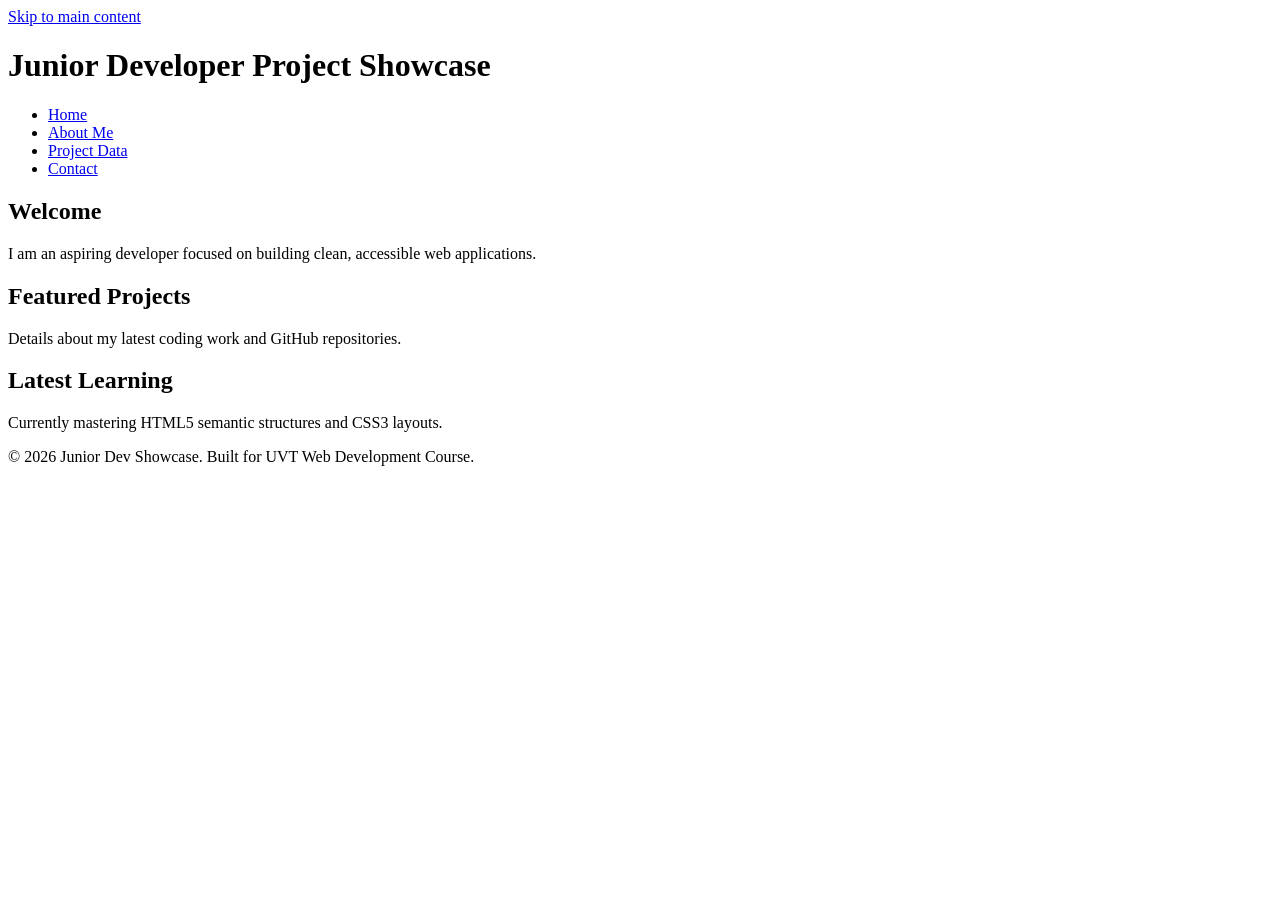
==== index.html @ 2a2a0602 "index configuration" ====
<!DOCTYPE html>
<html lang="en">
<head>
    <meta charset="UTF-8">
    <meta name="viewport" content="width=device-width, initial-scale=1.0">
    <title>Junior Dev Showcase | Project Portfolio</title>
    <link rel="stylesheet" href="styles.css">
</head>
<body>

    <a href="#main-content" class="skip-link">Skip to main content</a>

    <header>
        <h1>Junior Developer Project Showcase</h1>
    </header>

    <nav>
        <ul>
            <li><a href="index.html">Home</a></li>
            <li><a href="about.html">About Me</a></li>
            <li><a href="data.html">Project Data</a></li>
            <li><a href="contact.html">Contact</a></li>
        </ul>
    </nav>

    <main id="main-content">
        <section id="intro">
            <h2>Welcome</h2>
            <p>I am an aspiring developer focused on building clean, accessible web applications.</p>
        </section>

        <section id="featured-items">
            <h2>Featured Projects</h2>
            <p>Details about my latest coding work and GitHub repositories.</p>
        </section>

        <section id="updates">
            <h2>Latest Learning</h2>
            <p>Currently mastering HTML5 semantic structures and CSS3 layouts.</p>
        </section>
    </main>

    <footer>
        <p>&copy; 2026 Junior Dev Showcase. Built for UVT Web Development Course.</p>
    </footer>

</body>
</html>
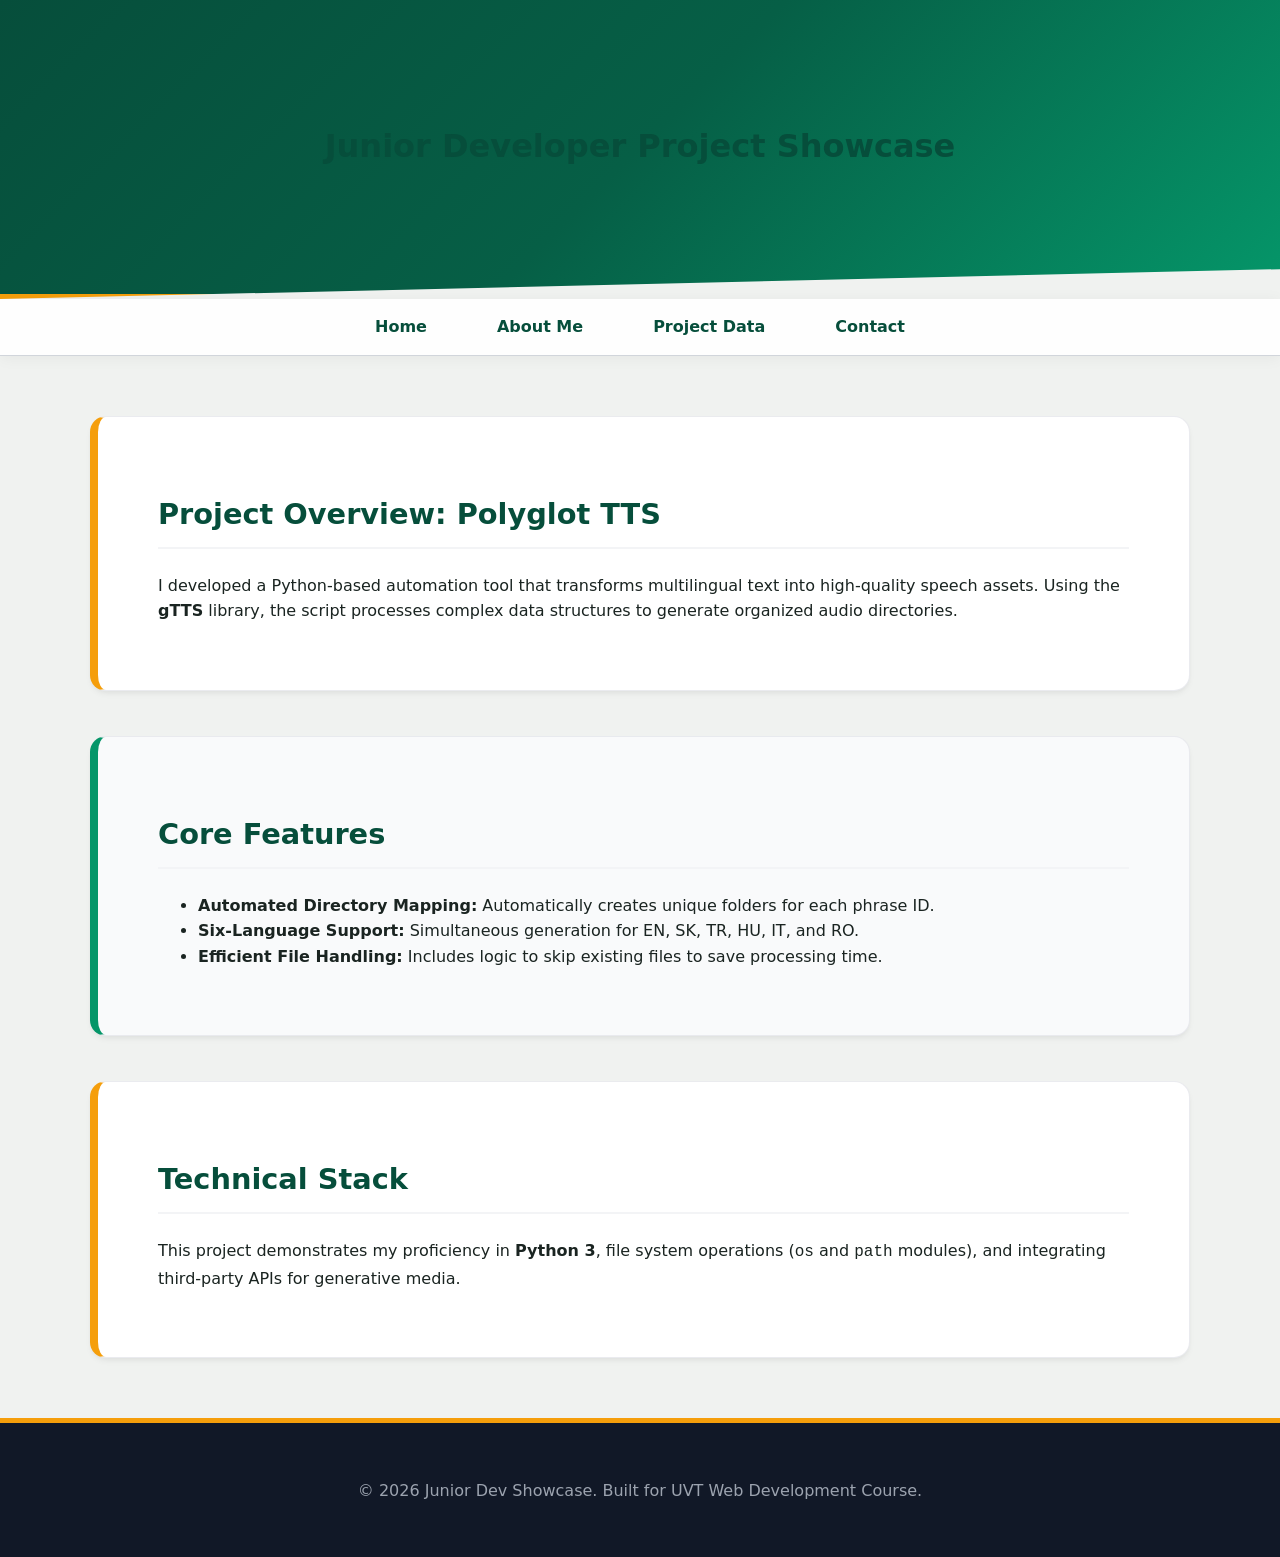
==== commit a5882940: "first variant" ====
--- a/index.html
+++ b/index.html
@@ -23,22 +23,26 @@
         </ul>
     </nav>
 
-    <main id="main-content">
-        <section id="intro">
-            <h2>Welcome</h2>
-            <p>I am an aspiring developer focused on building clean, accessible web applications.</p>
-        </section>
+<main id="main-content">
+    <section id="intro">
+        <h2>Project Overview: Polyglot TTS</h2>
+        <p>I developed a Python-based automation tool that transforms multilingual text into high-quality speech assets. Using the <strong>gTTS</strong> library, the script processes complex data structures to generate organized audio directories.</p>
+    </section>
 
-        <section id="featured-items">
-            <h2>Featured Projects</h2>
-            <p>Details about my latest coding work and GitHub repositories.</p>
-        </section>
+    <section id="featured-items">
+        <h2>Core Features</h2>
+        <ul>
+            <li><strong>Automated Directory Mapping:</strong> Automatically creates unique folders for each phrase ID.</li>
+            <li><strong>Six-Language Support:</strong> Simultaneous generation for EN, SK, TR, HU, IT, and RO.</li>
+            <li><strong>Efficient File Handling:</strong> Includes logic to skip existing files to save processing time.</li>
+        </ul>
+    </section>
 
-        <section id="updates">
-            <h2>Latest Learning</h2>
-            <p>Currently mastering HTML5 semantic structures and CSS3 layouts.</p>
-        </section>
-    </main>
+    <section id="updates">
+        <h2>Technical Stack</h2>
+        <p>This project demonstrates my proficiency in <strong>Python 3</strong>, file system operations (<code>os</code> and <code>path</code> modules), and integrating third-party APIs for generative media.</p>
+    </section>
+</main>
 
     <footer>
         <p>&copy; 2026 Junior Dev Showcase. Built for UVT Web Development Course.</p>
--- a/styles.css
+++ b/styles.css
@@ -0,0 +1,292 @@
+/* =========================================================
+   Project: Junior Developer Project Showcase - Forest & Gold
+   Theme: Professional, High-Contrast, Accessible UI
+   ========================================================= */
+
+:root {
+    --primary-forest: #064e3b;
+    --secondary-emerald: #059669;
+    --accent-gold: #f59e0b;
+    --bg-light: #f0f2f0;
+    --text-main: #1a2421;
+    --white: #ffffff;
+    --container-width: 1100px;
+    --transition-smooth: all 0.4s cubic-bezier(0.165, 0.84, 0.44, 1);
+    --shadow-soft: 0 4px 6px -1px rgba(0, 0, 0, 0.05), 0 2px 4px -1px rgba(0, 0, 0, 0.03);
+    --shadow-elevated: 0 20px 25px -5px rgba(0, 0, 0, 0.1), 0 10px 10px -5px rgba(0, 0, 0, 0.04);
+}
+
+/* --- Base Styles --- */
+body {
+    margin: 0;
+    font-family: 'Inter', 'Segoe UI', system-ui, sans-serif;
+    background-color: var(--bg-light);
+    color: var(--text-main);
+    font-size: 1rem;
+    line-height: 1.6;
+}
+
+/* --- High-End Skip Link (Accessible) --- */
+.skip-link {
+    position: absolute;
+    top: -100px;
+    left: 50%;
+    transform: translateX(-50%);
+    background: var(--accent-gold);
+    color: var(--primary-forest);
+    padding: 12px 24px;
+    z-index: 2000;
+    text-decoration: none;
+    font-weight: 800;
+    border-radius: 0 0 10px 10px;
+    box-shadow: 0 5px 15px rgba(0,0,0,0.2);
+    transition: top 0.4s cubic-bezier(0.18, 0.89, 0.32, 1.28);
+}
+
+.skip-link:focus {
+    top: 0;
+    outline: 3px solid var(--primary-forest);
+}
+
+/* --- Header & Branding --- */
+header {
+    text-align: center;
+    padding: 100px 20px;
+    background: linear-gradient(135deg, #064e3b 0%, #065f46 50%, #059669 100%);
+    position: relative;
+    border-bottom: 5px solid var(--accent-gold);
+    clip-path: polygon(0 0, 100% 0, 100% 90%, 0% 100%);
+}
+
+.site-name {
+    font-size: 3rem;
+    font-weight: 900;
+    margin: 0;
+    color: var(--white);
+    letter-spacing: -1px;
+    text-shadow: 2px 2px 4px rgba(0,0,0,0.3);
+}
+
+.site-tagline {
+    font-size: 1.1rem;
+    color: #d1fae5;
+    margin-top: 5px;
+    font-weight: 300;
+    text-transform: uppercase;
+    letter-spacing: 2px;
+}
+
+/* --- Navigation (Frosted Glass Effect) --- */
+nav {
+    backdrop-filter: blur(10px);
+    background-color: rgba(255, 255, 255, 0.9);
+    padding: 15px 0;
+    box-shadow: 0 2px 15px rgba(0,0,0,0.05);
+    position: sticky;
+    top: 0;
+    z-index: 1000;
+    border-bottom: 1px solid #d1d5db;
+}
+
+nav ul {
+    list-style: none;
+    margin: 0 auto;
+    padding: 0 40px;
+    display: flex;
+    justify-content: center;
+    gap: 30px;
+    max-width: var(--container-width);
+}
+
+nav a {
+    text-decoration: none;
+    color: var(--primary-forest);
+    font-weight: 600;
+    padding: 10px 20px;
+    border-radius: 8px;
+    transition: var(--transition-smooth);
+}
+
+nav a:hover {
+    background-color: #ecfdf5;
+    color: var(--secondary-emerald);
+    transform: translateY(-2px);
+}
+
+nav a[aria-current="page"] {
+    background-color: var(--primary-forest);
+    color: var(--white);
+    box-shadow: 0 4px 10px rgba(6, 78, 59, 0.2);
+}
+
+/* --- Main Layout --- */
+main {
+    max-width: var(--container-width);
+    margin: 60px auto;
+    padding: 0 40px;
+    min-height: 75vh;
+}
+
+/* --- Content Sections --- */
+section {
+    background: var(--white);
+    padding: 50px 60px;
+    margin-bottom: 45px;
+    border-radius: 16px;
+    border: 1px solid rgba(229, 231, 235, 0.8);
+    border-left: 8px solid var(--accent-gold);
+    box-shadow: var(--shadow-soft);
+    transition: var(--transition-smooth);
+}
+
+section:hover {
+    transform: translateY(-5px);
+    box-shadow: var(--shadow-elevated);
+}
+
+section:nth-child(even) {
+    background: #f9fafb;
+    border-left-color: var(--secondary-emerald);
+}
+
+/* --- Project Articles --- */
+article {
+    margin: 30px 0;
+    padding: 25px 35px;
+    background-color: #fcfdfd;
+    border-radius: 12px;
+    border: 1px solid #f3f4f6;
+    border-left: 4px solid var(--secondary-emerald);
+    max-width: 95%;
+    transition: var(--transition-smooth);
+}
+
+article:hover {
+    background-color: var(--white);
+    border-color: #e5e7eb;
+}
+
+/* --- Typography --- */
+h1, h2 {
+    color: var(--primary-forest);
+}
+
+h2 {
+    font-size: 1.8rem;
+    border-bottom: 2px solid #f3f4f6;
+    padding-bottom: 10px;
+}
+
+h3 {
+    color: #b45309; /* Bronze/Gold */
+    margin-top: 0;
+}
+
+/* --- Data Table --- */
+table {
+    width: 100%;
+    margin: 40px 0;
+    border-spacing: 0;
+    border-radius: 10px;
+    overflow: hidden;
+    border: 1px solid #e5e7eb;
+    background: var(--white);
+}
+
+th {
+    background-color: var(--primary-forest);
+    color: var(--white);
+    padding: 15px;
+    text-align: left;
+    text-transform: uppercase;
+    font-size: 0.85rem;
+    letter-spacing: 1px;
+}
+
+td {
+    padding: 15px;
+    border-bottom: 1px solid #f3f4f6;
+    color: #4b5563;
+}
+
+tr:nth-child(even) {
+    background-color: #f9fafb;
+}
+
+/* --- Accessible Form --- */
+form {
+    max-width: 650px;
+    margin: 20px auto 0;
+}
+
+fieldset {
+    border: 1px solid #e5e7eb;
+    border-radius: 12px;
+    padding: 35px;
+    background-color: #fcfdfd;
+}
+
+legend {
+    font-weight: 700;
+    color: var(--primary-forest);
+    padding: 0 15px;
+    font-size: 1.2rem;
+}
+
+label {
+    display: block;
+    margin-bottom: 8px;
+    font-weight: 600;
+    color: #374151;
+    margin-top: 20px;
+}
+
+input, select, textarea {
+    width: 100%;
+    padding: 14px;
+    border: 1px solid #d1d5db;
+    border-radius: 8px;
+    font-size: 1rem;
+    box-sizing: border-box;
+    transition: var(--transition-smooth);
+}
+
+input:focus, textarea:focus {
+    border-color: var(--secondary-emerald);
+    box-shadow: 0 0 0 4px rgba(5, 150, 105, 0.1);
+    outline: none;
+}
+
+button[type="submit"] {
+    margin-top: 30px;
+    width: 100%;
+    padding: 16px;
+    background: linear-gradient(to right, var(--primary-forest), var(--secondary-emerald));
+    color: var(--white);
+    border: none;
+    border-radius: 8px;
+    font-weight: 700;
+    font-size: 1.1rem;
+    cursor: pointer;
+    transition: var(--transition-smooth);
+}
+
+button[type="submit"]:hover {
+    opacity: 0.9;
+    transform: translateY(-2px);
+    box-shadow: 0 10px 20px rgba(6, 78, 59, 0.2);
+}
+
+/* --- Footer --- */
+footer {
+    text-align: center;
+    padding: 50px 20px;
+    background-color: #111827;
+    color: #9ca3af;
+    border-top: 5px solid var(--accent-gold);
+    margin-top: 40px;
+}
+
+footer p {
+    margin: 5px 0;
+}
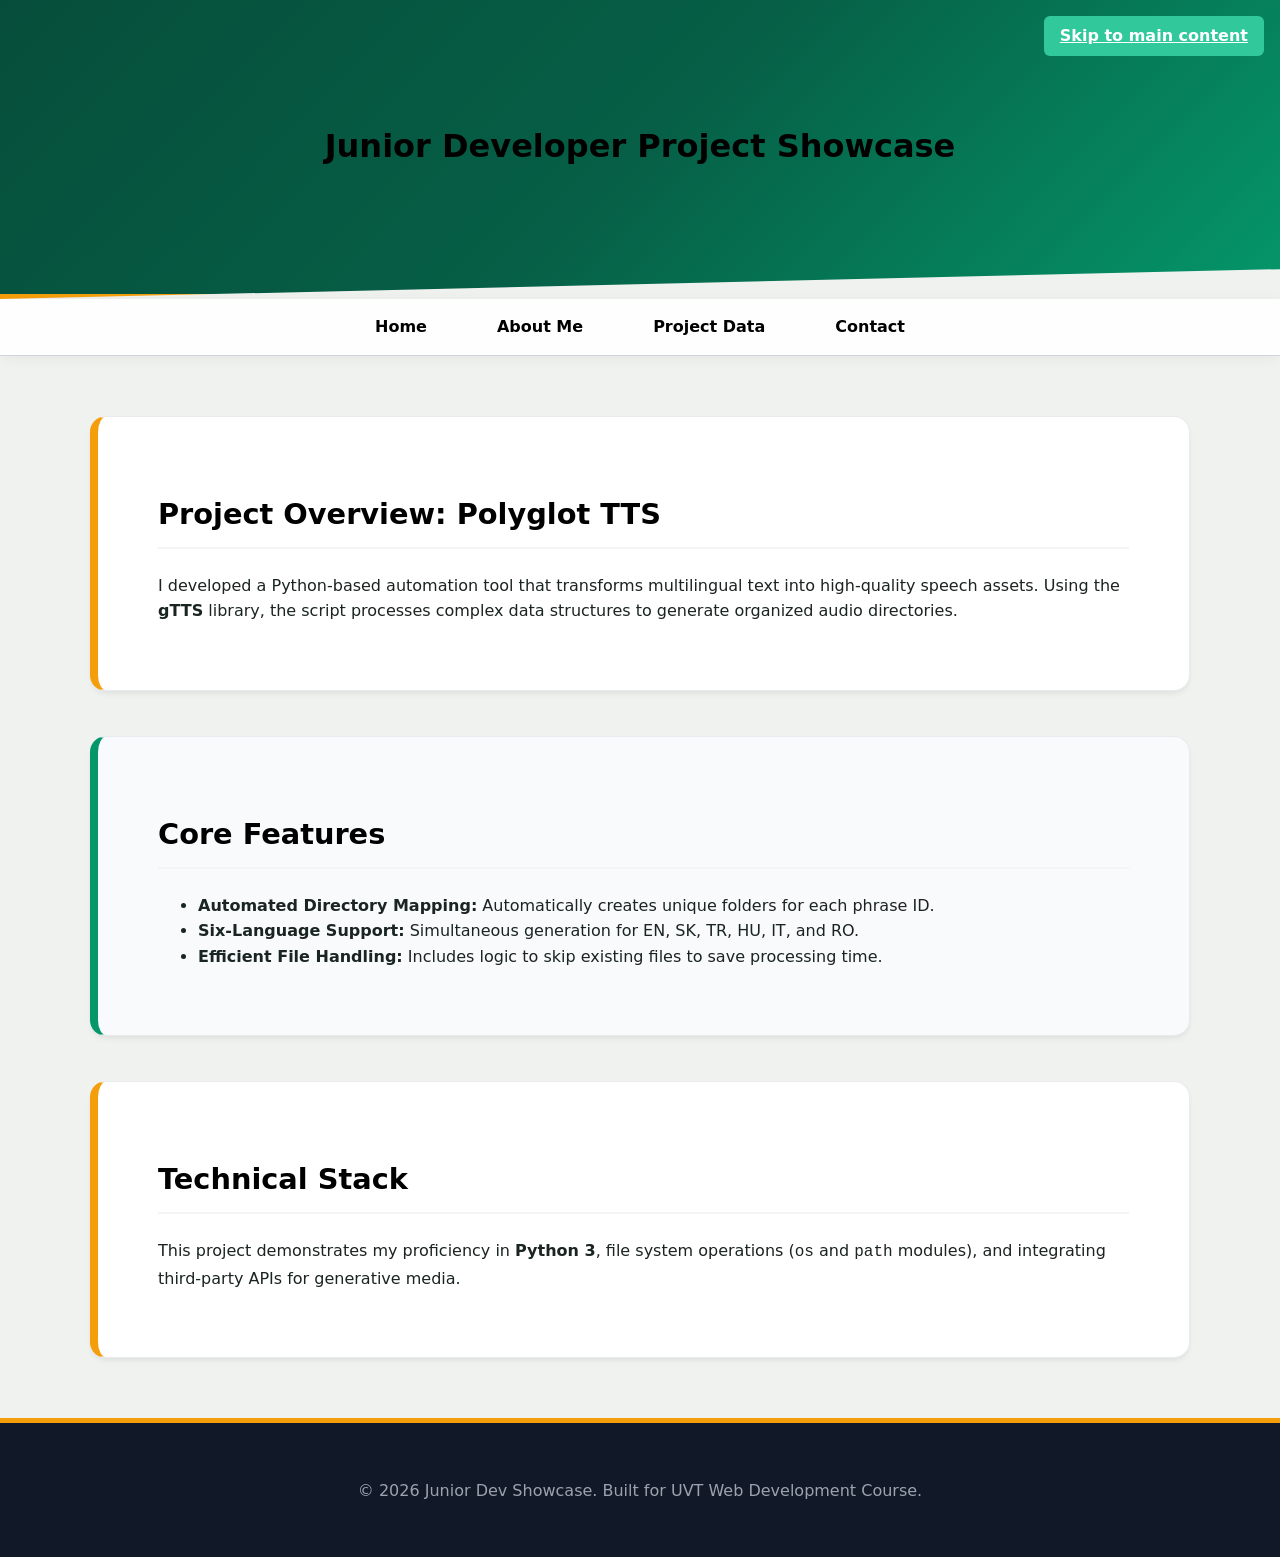
==== commit d37084b6: "skip to main content button" ====
--- a/index.html
+++ b/index.html
@@ -8,10 +8,11 @@
 </head>
 <body>
 
-    <a href="#main-content" class="skip-link">Skip to main content</a>
+    <header>
 
-    <header>
         <h1>Junior Developer Project Showcase</h1>
+
+        <a href="#main-content" class="skip-link">Skip to main content</a>
     </header>
 
     <nav>
--- a/styles.css
+++ b/styles.css
@@ -1,10 +1,5 @@
-/* =========================================================
-   Project: Junior Developer Project Showcase - Forest & Gold
-   Theme: Professional, High-Contrast, Accessible UI
-   ========================================================= */
-
 :root {
-    --primary-forest: #064e3b;
+    --primary-forest: #000000;
     --secondary-emerald: #059669;
     --accent-gold: #f59e0b;
     --bg-light: #f0f2f0;
@@ -16,7 +11,6 @@
     --shadow-elevated: 0 20px 25px -5px rgba(0, 0, 0, 0.1), 0 10px 10px -5px rgba(0, 0, 0, 0.04);
 }
 
-/* --- Base Styles --- */
 body {
     margin: 0;
     font-family: 'Inter', 'Segoe UI', system-ui, sans-serif;
@@ -26,27 +20,24 @@
     line-height: 1.6;
 }
 
-/* --- High-End Skip Link (Accessible) --- */
+
 .skip-link {
     position: absolute;
-    top: -100px;
-    left: 50%;
-    transform: translateX(-50%);
-    background: var(--accent-gold);
-    color: var(--primary-forest);
-    padding: 12px 24px;
-    z-index: 2000;
-    text-decoration: none;
-    font-weight: 800;
-    border-radius: 0 0 10px 10px;
-    box-shadow: 0 5px 15px rgba(0,0,0,0.2);
-    transition: top 0.4s cubic-bezier(0.18, 0.89, 0.32, 1.28);
-}
-
-.skip-link:focus {
-    top: 0;
-    outline: 3px solid var(--primary-forest);
-}
+    top: 16px;
+    right: 16px;
+    background: #31c99c;
+    color: #fff;
+    padding: 7px 16px;
+    border-radius: 6px;
+    font-weight: 600;
+    font-size: medium;
+
+}
+
+.skip-link:hover {
+    background-color: #3730a3;
+}
+
 
 /* --- Header & Branding --- */
 header {
@@ -64,7 +55,7 @@
     margin: 0;
     color: var(--white);
     letter-spacing: -1px;
-    text-shadow: 2px 2px 4px rgba(0,0,0,0.3);
+    text-shadow: 2px 2px 4px rgba(0, 0, 0, 0.3);
 }
 
 .site-tagline {
@@ -81,7 +72,7 @@
     backdrop-filter: blur(10px);
     background-color: rgba(255, 255, 255, 0.9);
     padding: 15px 0;
-    box-shadow: 0 2px 15px rgba(0,0,0,0.05);
+    box-shadow: 0 2px 15px rgba(0, 0, 0, 0.05);
     position: sticky;
     top: 0;
     z-index: 1000;
@@ -167,7 +158,8 @@
 }
 
 /* --- Typography --- */
-h1, h2 {
+h1,
+h2 {
     color: var(--primary-forest);
 }
 
@@ -178,7 +170,8 @@
 }
 
 h3 {
-    color: #b45309; /* Bronze/Gold */
+    color: #b45309;
+    /* Bronze/Gold */
     margin-top: 0;
 }
 
@@ -241,7 +234,9 @@
     margin-top: 20px;
 }
 
-input, select, textarea {
+input,
+select,
+textarea {
     width: 100%;
     padding: 14px;
     border: 1px solid #d1d5db;
@@ -251,7 +246,8 @@
     transition: var(--transition-smooth);
 }
 
-input:focus, textarea:focus {
+input:focus,
+textarea:focus {
     border-color: var(--secondary-emerald);
     box-shadow: 0 0 0 4px rgba(5, 150, 105, 0.1);
     outline: none;
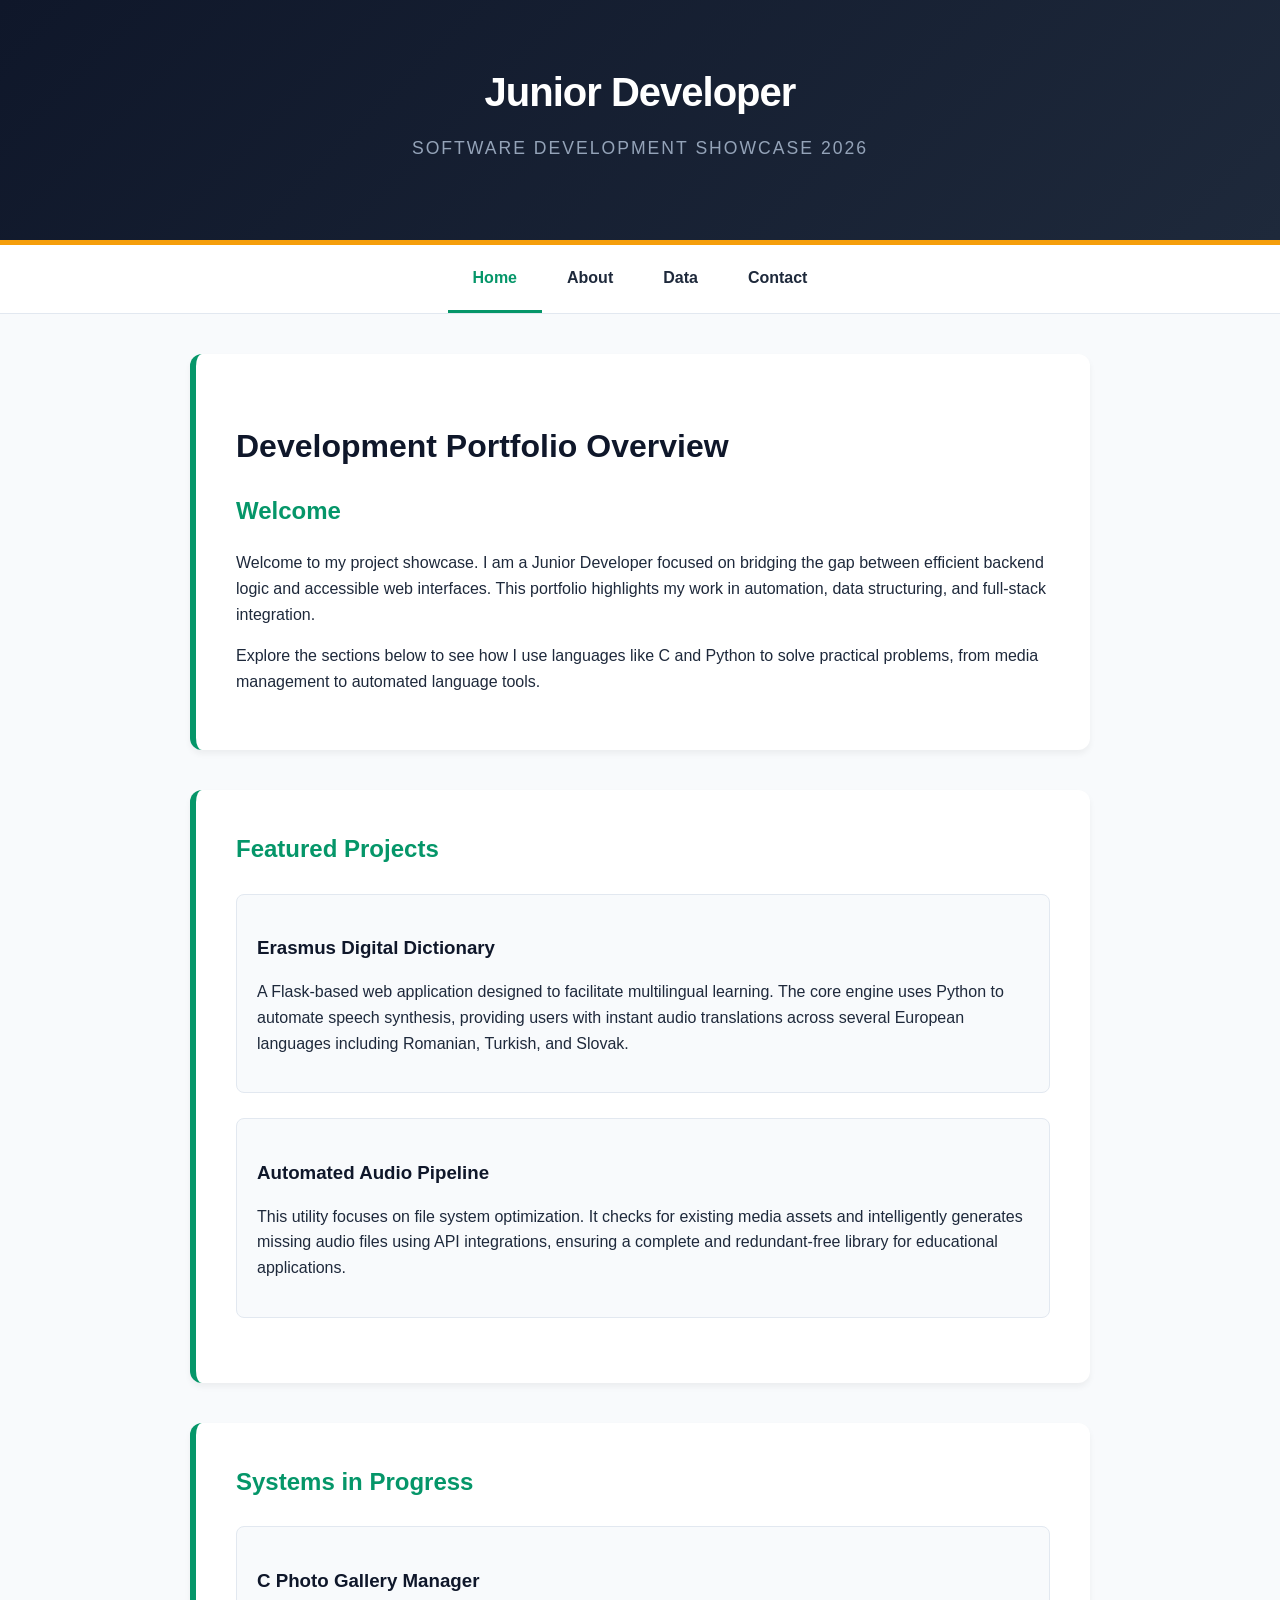
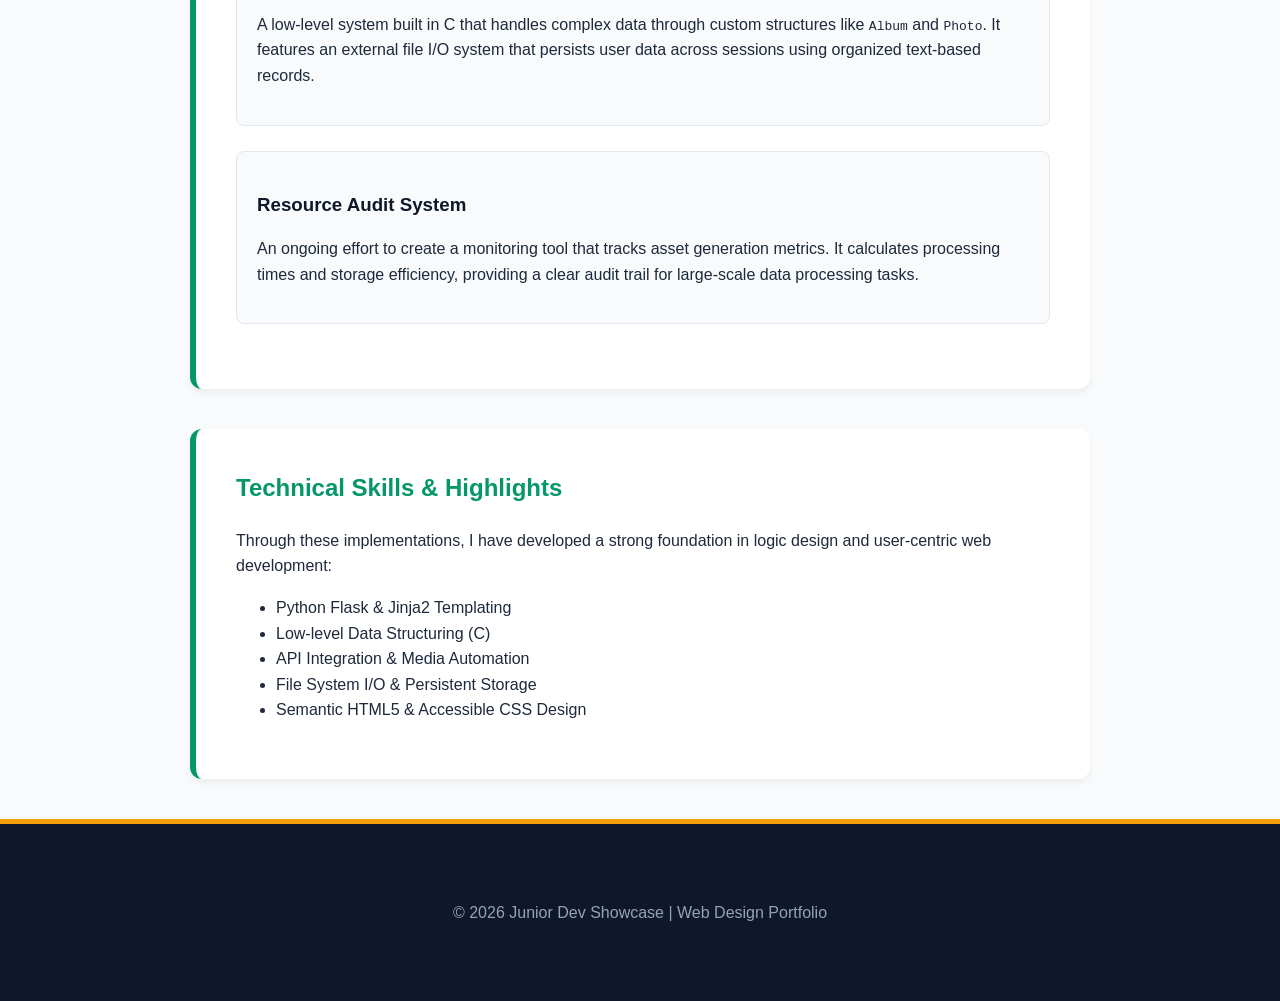
==== commit 5c15e0c6: "changes" ====
--- a/index.html
+++ b/index.html
@@ -1,52 +1,115 @@
 <!DOCTYPE html>
+
 <html lang="en">
 <head>
     <meta charset="UTF-8">
     <meta name="viewport" content="width=device-width, initial-scale=1.0">
-    <title>Junior Dev Showcase | Project Portfolio</title>
+    <title>Home | Junior Dev Portfolio</title>
     <link rel="stylesheet" href="styles.css">
 </head>
 <body>
 
     <header>
-
-        <h1>Junior Developer Project Showcase</h1>
+        <p class="site-name">Junior Developer</p>
+        <p class="site-tagline">Software Development Showcase 2026</p>
 
         <a href="#main-content" class="skip-link">Skip to main content</a>
     </header>
 
-    <nav>
+    <nav aria-label="Main navigation">
         <ul>
-            <li><a href="index.html">Home</a></li>
-            <li><a href="about.html">About Me</a></li>
-            <li><a href="data.html">Project Data</a></li>
+            <li><a href="index.html" aria-current="page">Home</a></li>
+            <li><a href="about.html">About</a></li>
+            <li><a href="data.html">Data</a></li>
             <li><a href="contact.html">Contact</a></li>
         </ul>
     </nav>
 
-<main id="main-content">
-    <section id="intro">
-        <h2>Project Overview: Polyglot TTS</h2>
-        <p>I developed a Python-based automation tool that transforms multilingual text into high-quality speech assets. Using the <strong>gTTS</strong> library, the script processes complex data structures to generate organized audio directories.</p>
-    </section>
+    <main id="main-content">
 
-    <section id="featured-items">
-        <h2>Core Features</h2>
-        <ul>
-            <li><strong>Automated Directory Mapping:</strong> Automatically creates unique folders for each phrase ID.</li>
-            <li><strong>Six-Language Support:</strong> Simultaneous generation for EN, SK, TR, HU, IT, and RO.</li>
-            <li><strong>Efficient File Handling:</strong> Includes logic to skip existing files to save processing time.</li>
-        </ul>
-    </section>
+        <section>
+            <h1>Development Portfolio Overview</h1>
 
-    <section id="updates">
-        <h2>Technical Stack</h2>
-        <p>This project demonstrates my proficiency in <strong>Python 3</strong>, file system operations (<code>os</code> and <code>path</code> modules), and integrating third-party APIs for generative media.</p>
-    </section>
-</main>
+            <h2>Welcome</h2>
+            <p>
+                Welcome to my project showcase. I am a Junior Developer focused on bridging the gap 
+                between efficient backend logic and accessible web interfaces. This portfolio 
+                highlights my work in automation, data structuring, and full-stack integration.
+            </p>
+
+            <p>
+                Explore the sections below to see how I use languages like C and Python to 
+                solve practical problems, from media management to automated language tools.
+            </p>
+        </section>
+
+        <section>
+            <h2>Featured Projects</h2>
+
+            <article>
+                <h3>Erasmus Digital Dictionary</h3>
+                <p>
+                    A Flask-based web application designed to facilitate multilingual learning. 
+                    The core engine uses Python to automate speech synthesis, providing users with 
+                    instant audio translations across several European languages including 
+                    Romanian, Turkish, and Slovak.
+                </p>
+            </article>
+
+            <article>
+                <h3>Automated Audio Pipeline</h3>
+                <p>
+                    This utility focuses on file system optimization. It checks for existing 
+                    media assets and intelligently generates missing audio files using API 
+                    integrations, ensuring a complete and redundant-free library for 
+                    educational applications.
+                </p>
+            </article>
+        </section>
+
+        <section>
+            <h2>Systems in Progress</h2>
+
+            <article>
+                <h3>C Photo Gallery Manager</h3>
+                <p>
+                    A low-level system built in C that handles complex data through custom structures 
+                    like <code>Album</code> and <code>Photo</code>. It features an external file 
+                    I/O system that persists user data across sessions using organized text-based records.
+                </p>
+            </article>
+
+            <article>
+                <h3>Resource Audit System</h3>
+                <p>
+                    An ongoing effort to create a monitoring tool that tracks asset generation 
+                    metrics. It calculates processing times and storage efficiency, providing 
+                    a clear audit trail for large-scale data processing tasks.
+                </p>
+            </article>
+        </section>
+
+        <section>
+            <h2>Technical Skills & Highlights</h2>
+
+            <p>
+                Through these implementations, I have developed a strong foundation in 
+                logic design and user-centric web development:
+            </p>
+
+            <ul>
+                <li>Python Flask & Jinja2 Templating</li>
+                <li>Low-level Data Structuring (C)</li>
+                <li>API Integration & Media Automation</li>
+                <li>File System I/O & Persistent Storage</li>
+                <li>Semantic HTML5 & Accessible CSS Design</li>
+            </ul>
+        </section>
+
+    </main>
 
     <footer>
-        <p>&copy; 2026 Junior Dev Showcase. Built for UVT Web Development Course.</p>
+        <p>&copy; 2026 Junior Dev Showcase | Web Design Portfolio</p>
     </footer>
 
 </body>
--- a/styles.css
+++ b/styles.css
@@ -1,288 +1,237 @@
-:root {
-    --primary-forest: #000000;
-    --secondary-emerald: #059669;
-    --accent-gold: #f59e0b;
-    --bg-light: #f0f2f0;
-    --text-main: #1a2421;
-    --white: #ffffff;
-    --container-width: 1100px;
-    --transition-smooth: all 0.4s cubic-bezier(0.165, 0.84, 0.44, 1);
-    --shadow-soft: 0 4px 6px -1px rgba(0, 0, 0, 0.05), 0 2px 4px -1px rgba(0, 0, 0, 0.03);
-    --shadow-elevated: 0 20px 25px -5px rgba(0, 0, 0, 0.1), 0 10px 10px -5px rgba(0, 0, 0, 0.04);
-}
-
+/* =========================================================
+   Project: Junior Developer Portfolio Styles (No Root)
+   ========================================================= */
+
+/* --- General Reset & Body --- */
 body {
     margin: 0;
-    font-family: 'Inter', 'Segoe UI', system-ui, sans-serif;
-    background-color: var(--bg-light);
-    color: var(--text-main);
-    font-size: 1rem;
+    font-family: 'Inter', 'Segoe UI', Arial, sans-serif;
+    background-color: #f8fafc;
+    color: #1e293b;
     line-height: 1.6;
 }
 
-
+/* --- Accessibility: Skip Link --- */
 .skip-link {
     position: absolute;
-    top: 16px;
-    right: 16px;
-    background: #31c99c;
-    color: #fff;
-    padding: 7px 16px;
-    border-radius: 6px;
-    font-weight: 600;
-    font-size: medium;
-
-}
-
-.skip-link:hover {
-    background-color: #3730a3;
-}
-
+    top: -100px;
+    left: 20px;
+    background: #f59e0b; /* Portocaliu pentru vizibilitate */
+    color: #0f172a;
+    padding: 10px 20px;
+    z-index: 2000;
+    text-decoration: none;
+    font-weight: bold;
+    border-radius: 4px;
+    transition: top 0.3s ease;
+}
+
+.skip-link:focus {
+    top: 20px;
+}
 
 /* --- Header & Branding --- */
 header {
+    background: linear-gradient(135deg, #0f172a 0%, #1e293b 100%);
+    color: #ffffff;
     text-align: center;
-    padding: 100px 20px;
-    background: linear-gradient(135deg, #064e3b 0%, #065f46 50%, #059669 100%);
-    position: relative;
-    border-bottom: 5px solid var(--accent-gold);
-    clip-path: polygon(0 0, 100% 0, 100% 90%, 0% 100%);
+    padding: 60px 20px;
+    border-bottom: 5px solid #f59e0b;
 }
 
 .site-name {
-    font-size: 3rem;
-    font-weight: 900;
+    font-size: 2.5rem;
+    font-weight: 800;
     margin: 0;
-    color: var(--white);
     letter-spacing: -1px;
-    text-shadow: 2px 2px 4px rgba(0, 0, 0, 0.3);
 }
 
 .site-tagline {
     font-size: 1.1rem;
-    color: #d1fae5;
-    margin-top: 5px;
-    font-weight: 300;
+    color: #94a3b8;
+    margin-top: 10px;
     text-transform: uppercase;
     letter-spacing: 2px;
 }
 
-/* --- Navigation (Frosted Glass Effect) --- */
+/* --- Navigation --- */
 nav {
-    backdrop-filter: blur(10px);
-    background-color: rgba(255, 255, 255, 0.9);
-    padding: 15px 0;
-    box-shadow: 0 2px 15px rgba(0, 0, 0, 0.05);
+    background-color: rgba(255, 255, 255, 0.95);
+    border-bottom: 1px solid #e2e8f0;
     position: sticky;
     top: 0;
     z-index: 1000;
-    border-bottom: 1px solid #d1d5db;
 }
 
 nav ul {
     list-style: none;
-    margin: 0 auto;
-    padding: 0 40px;
     display: flex;
     justify-content: center;
-    gap: 30px;
-    max-width: var(--container-width);
+    margin: 0;
+    padding: 0;
 }
 
 nav a {
+    display: block;
+    padding: 20px 25px;
+    color: #1e293b;
     text-decoration: none;
-    color: var(--primary-forest);
     font-weight: 600;
-    padding: 10px 20px;
+    transition: all 0.2s ease;
+}
+
+nav a:hover, nav a:focus {
+    color: #059669; /* Verde Smarald */
+    background-color: #f1f5f9;
+}
+
+nav a[aria-current="page"] {
+    color: #059669;
+    border-bottom: 3px solid #059669;
+}
+
+/* --- Main Layout & Sections --- */
+main {
+    max-width: 900px;
+    margin: 40px auto;
+    padding: 0 20px;
+}
+
+section {
+    background: #ffffff;
+    padding: 40px;
+    margin-bottom: 40px;
+    border-radius: 12px;
+    box-shadow: 0 4px 6px rgba(0, 0, 0, 0.05);
+    border-left: 6px solid #059669;
+}
+
+h1 {
+    font-size: 2rem;
+    margin-bottom: 20px;
+    color: #0f172a;
+}
+
+h2 {
+    font-size: 1.5rem;
+    color: #059669;
+    margin-top: 0;
+}
+
+h3 {
+    color: #0f172a;
+    margin-bottom: 10px;
+}
+
+article {
+    margin: 25px 0;
+    padding: 20px;
+    background: #f8fafc;
     border-radius: 8px;
-    transition: var(--transition-smooth);
-}
-
-nav a:hover {
-    background-color: #ecfdf5;
-    color: var(--secondary-emerald);
-    transform: translateY(-2px);
-}
-
-nav a[aria-current="page"] {
-    background-color: var(--primary-forest);
-    color: var(--white);
-    box-shadow: 0 4px 10px rgba(6, 78, 59, 0.2);
-}
-
-/* --- Main Layout --- */
-main {
-    max-width: var(--container-width);
-    margin: 60px auto;
-    padding: 0 40px;
-    min-height: 75vh;
-}
-
-/* --- Content Sections --- */
-section {
-    background: var(--white);
-    padding: 50px 60px;
-    margin-bottom: 45px;
-    border-radius: 16px;
-    border: 1px solid rgba(229, 231, 235, 0.8);
-    border-left: 8px solid var(--accent-gold);
-    box-shadow: var(--shadow-soft);
-    transition: var(--transition-smooth);
-}
-
-section:hover {
-    transform: translateY(-5px);
-    box-shadow: var(--shadow-elevated);
-}
-
-section:nth-child(even) {
-    background: #f9fafb;
-    border-left-color: var(--secondary-emerald);
-}
-
-/* --- Project Articles --- */
-article {
-    margin: 30px 0;
-    padding: 25px 35px;
-    background-color: #fcfdfd;
-    border-radius: 12px;
-    border: 1px solid #f3f4f6;
-    border-left: 4px solid var(--secondary-emerald);
-    max-width: 95%;
-    transition: var(--transition-smooth);
-}
-
-article:hover {
-    background-color: var(--white);
-    border-color: #e5e7eb;
-}
-
-/* --- Typography --- */
-h1,
-h2 {
-    color: var(--primary-forest);
-}
-
-h2 {
-    font-size: 1.8rem;
-    border-bottom: 2px solid #f3f4f6;
-    padding-bottom: 10px;
-}
-
-h3 {
-    color: #b45309;
-    /* Bronze/Gold */
-    margin-top: 0;
-}
-
-/* --- Data Table --- */
+    border: 1px solid #e2e8f0;
+}
+
+/* --- Tables --- */
 table {
     width: 100%;
-    margin: 40px 0;
-    border-spacing: 0;
-    border-radius: 10px;
-    overflow: hidden;
-    border: 1px solid #e5e7eb;
-    background: var(--white);
-}
-
-th {
-    background-color: var(--primary-forest);
-    color: var(--white);
+    border-collapse: collapse;
+    margin: 30px 0;
+    background: #ffffff;
+}
+
+caption {
+    font-weight: bold;
+    margin-bottom: 10px;
+    color: #64748b;
+    text-align: left;
+}
+
+th, td {
+    border: 1px solid #e2e8f0;
     padding: 15px;
     text-align: left;
+}
+
+th {
+    background-color: #0f172a;
+    color: #ffffff;
+    font-size: 0.85rem;
     text-transform: uppercase;
-    font-size: 0.85rem;
-    letter-spacing: 1px;
-}
-
-td {
-    padding: 15px;
-    border-bottom: 1px solid #f3f4f6;
-    color: #4b5563;
 }
 
 tr:nth-child(even) {
-    background-color: #f9fafb;
-}
-
-/* --- Accessible Form --- */
-form {
-    max-width: 650px;
-    margin: 20px auto 0;
-}
-
-fieldset {
-    border: 1px solid #e5e7eb;
-    border-radius: 12px;
-    padding: 35px;
-    background-color: #fcfdfd;
+    background-color: #f1f5f9;
+}
+
+tr:hover {
+    background-color: #e2e8f0;
+}
+
+/* --- Forms --- */
+form fieldset {
+    border: 1px solid #e2e8f0;
+    padding: 30px;
+    margin-bottom: 30px;
+    border-radius: 10px;
+    background: #fafafa;
 }
 
 legend {
-    font-weight: 700;
-    color: var(--primary-forest);
+    font-weight: 800;
+    color: #0f172a;
     padding: 0 15px;
-    font-size: 1.2rem;
+    font-size: 1.1rem;
+}
+
+.form-group {
+    margin-bottom: 20px;
 }
 
 label {
     display: block;
+    font-weight: 600;
     margin-bottom: 8px;
-    font-weight: 600;
-    color: #374151;
-    margin-top: 20px;
-}
-
-input,
-select,
-textarea {
+}
+
+input, select, textarea {
     width: 100%;
-    padding: 14px;
-    border: 1px solid #d1d5db;
-    border-radius: 8px;
+    padding: 12px;
+    border: 1px solid #cbd5e1;
+    border-radius: 6px;
     font-size: 1rem;
-    box-sizing: border-box;
-    transition: var(--transition-smooth);
-}
-
-input:focus,
-textarea:focus {
-    border-color: var(--secondary-emerald);
-    box-shadow: 0 0 0 4px rgba(5, 150, 105, 0.1);
+    box-sizing: border-box; /* Previne depășirea lățimii */
+}
+
+input:focus, textarea:focus {
     outline: none;
-}
-
-button[type="submit"] {
-    margin-top: 30px;
+    border-color: #059669;
+    box-shadow: 0 0 0 3px rgba(5, 150, 105, 0.1);
+}
+
+button {
+    background-color: #0f172a;
+    color: #ffffff;
+    padding: 15px 30px;
+    border: none;
+    border-radius: 6px;
+    cursor: pointer;
+    font-weight: 700;
+    font-size: 1rem;
     width: 100%;
-    padding: 16px;
-    background: linear-gradient(to right, var(--primary-forest), var(--secondary-emerald));
-    color: var(--white);
-    border: none;
-    border-radius: 8px;
-    font-weight: 700;
-    font-size: 1.1rem;
-    cursor: pointer;
-    transition: var(--transition-smooth);
-}
-
-button[type="submit"]:hover {
-    opacity: 0.9;
+    transition: all 0.2s ease;
+}
+
+button:hover {
+    background-color: #059669;
     transform: translateY(-2px);
-    box-shadow: 0 10px 20px rgba(6, 78, 59, 0.2);
+    box-shadow: 0 4px 12px rgba(5, 150, 105, 0.2);
 }
 
 /* --- Footer --- */
 footer {
     text-align: center;
-    padding: 50px 20px;
-    background-color: #111827;
-    color: #9ca3af;
-    border-top: 5px solid var(--accent-gold);
-    margin-top: 40px;
-}
-
-footer p {
-    margin: 5px 0;
+    padding: 60px 20px;
+    background-color: #0f172a;
+    color: #94a3b8;
+    border-top: 5px solid #f59e0b;
 }
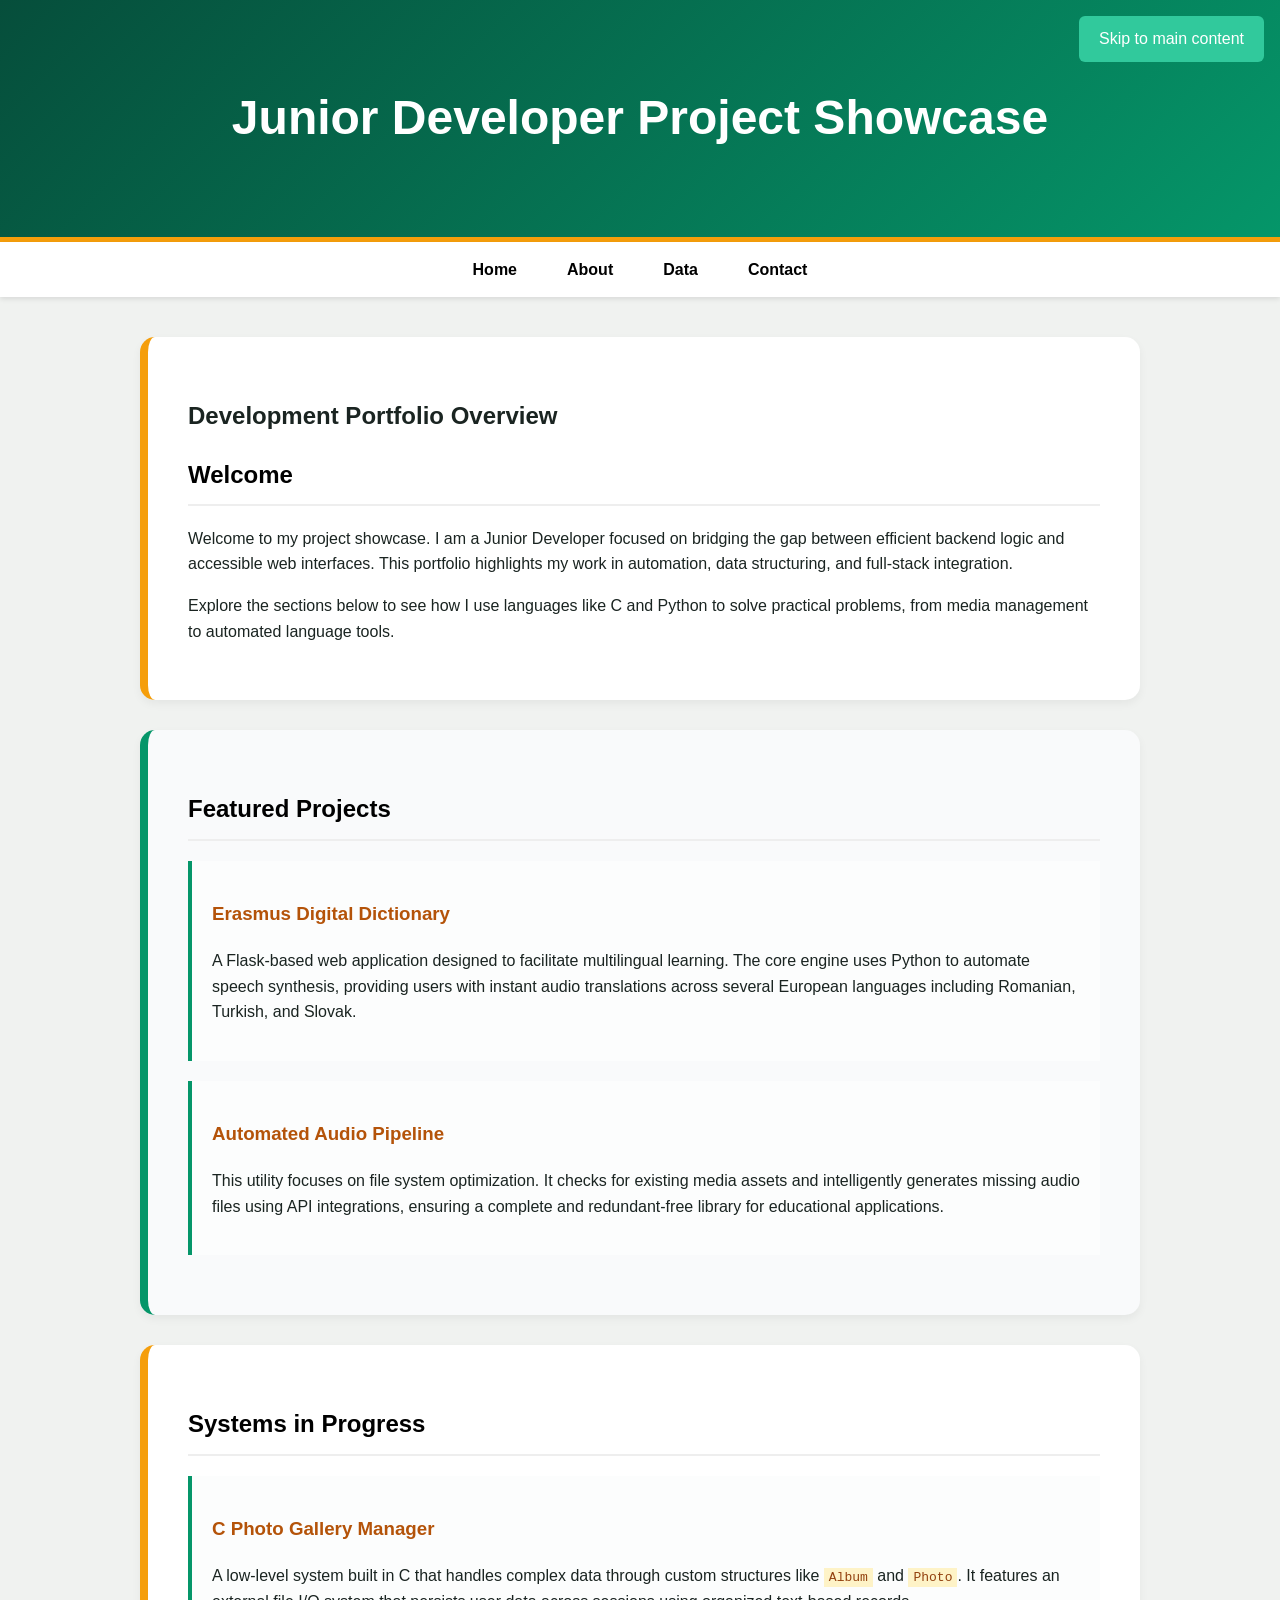
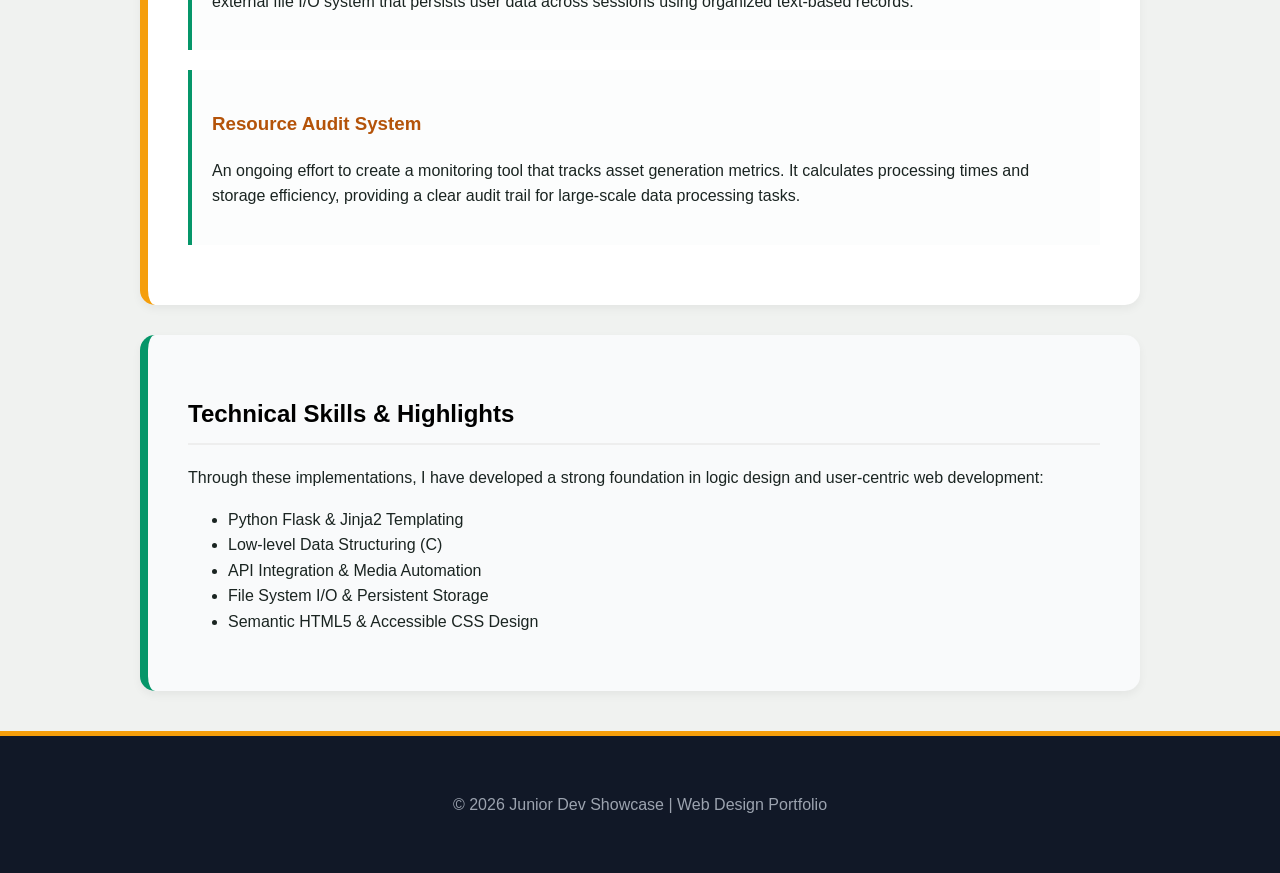
==== commit ec7774d4: "final version" ====
--- a/index.html
+++ b/index.html
@@ -10,9 +10,8 @@
 <body>
 
     <header>
-        <p class="site-name">Junior Developer</p>
-        <p class="site-tagline">Software Development Showcase 2026</p>
-
+        <h1>Junior Developer Project Showcase</h1>
+        
         <a href="#main-content" class="skip-link">Skip to main content</a>
     </header>
 
--- a/styles.css
+++ b/styles.css
@@ -1,237 +1,178 @@
-/* =========================================================
-   Project: Junior Developer Portfolio Styles (No Root)
-   ========================================================= */
-
-/* --- General Reset & Body --- */
 body {
     margin: 0;
-    font-family: 'Inter', 'Segoe UI', Arial, sans-serif;
-    background-color: #f8fafc;
-    color: #1e293b;
+    font-family: 'Segoe UI', sans-serif;
+    background-color: #f0f2f0;
+    color: #1a2421;
     line-height: 1.6;
 }
 
-/* --- Accessibility: Skip Link --- */
+/* Link-ul pentru accesibilitate */
 .skip-link {
     position: absolute;
-    top: -100px;
-    left: 20px;
-    background: #f59e0b; /* Portocaliu pentru vizibilitate */
-    color: #0f172a;
+    top: 16px;
+    right: 16px;
+    background-color: #31c99c;
+    color: white;
     padding: 10px 20px;
-    z-index: 2000;
     text-decoration: none;
-    font-weight: bold;
-    border-radius: 4px;
-    transition: top 0.3s ease;
+    border-radius: 6px;
+    z-index: 1000;
 }
 
-.skip-link:focus {
-    top: 20px;
-}
-
-/* --- Header & Branding --- */
 header {
-    background: linear-gradient(135deg, #0f172a 0%, #1e293b 100%);
-    color: #ffffff;
     text-align: center;
-    padding: 60px 20px;
+    padding: 80px 20px;
+    background: linear-gradient(135deg, #064e3b, #059669);
+    color: white;
     border-bottom: 5px solid #f59e0b;
 }
 
-.site-name {
-    font-size: 2.5rem;
-    font-weight: 800;
+header h1 {
+    font-size: 3rem;
     margin: 0;
-    letter-spacing: -1px;
 }
 
-.site-tagline {
-    font-size: 1.1rem;
-    color: #94a3b8;
-    margin-top: 10px;
-    text-transform: uppercase;
-    letter-spacing: 2px;
-}
-
-/* --- Navigation --- */
+/*Navigation*/
 nav {
-    background-color: rgba(255, 255, 255, 0.95);
-    border-bottom: 1px solid #e2e8f0;
-    position: sticky;
+    background-color: white;
+    padding: 15px 0;
+    box-shadow: 0 2px 5px rgba(0,0,0,0.1);
+    position: sticky; /* Rămâne lipit sus la scroll */
     top: 0;
-    z-index: 1000;
 }
 
 nav ul {
     list-style: none;
     display: flex;
     justify-content: center;
+    gap: 20px;
     margin: 0;
     padding: 0;
 }
 
 nav a {
-    display: block;
-    padding: 20px 25px;
-    color: #1e293b;
     text-decoration: none;
-    font-weight: 600;
-    transition: all 0.2s ease;
+    color: black;
+    font-weight: bold;
+    padding: 10px 15px;
+
 }
 
-nav a:hover, nav a:focus {
-    color: #059669; /* Verde Smarald */
-    background-color: #f1f5f9;
+nav a:hover {
+    background-color: #ecfdf5;
+    color: #059669;
+    border-radius: 8px;
 }
 
-nav a[aria-current="page"] {
-    color: #059669;
-    border-bottom: 3px solid #059669;
-}
-
-/* --- Main Layout & Sections --- */
+/* Main structure*/
 main {
-    max-width: 900px;
+    max-width: 1000px;
     margin: 40px auto;
     padding: 0 20px;
 }
 
 section {
-    background: #ffffff;
+    background: white;
     padding: 40px;
-    margin-bottom: 40px;
-    border-radius: 12px;
-    box-shadow: 0 4px 6px rgba(0, 0, 0, 0.05);
-    border-left: 6px solid #059669;
+    margin-bottom: 30px;
+    border-radius: 15px;
+    border-left: 8px solid #f59e0b; /* Linia portocalie din stânga */
+    box-shadow: 0 4px 10px rgba(0,0,0,0.05);
 }
 
-h1 {
-    font-size: 2rem;
-    margin-bottom: 20px;
-    color: #0f172a;
+/* Stil diferit pentru secțiunile pare */
+section:nth-child(even) {
+    background-color: #f9fafb;
+    border-left-color: #059669; /* Linie verde la secțiunile pare */
 }
 
+article {
+    margin: 20px 0;
+    padding: 20px;
+    border-left: 4px solid #059669;
+    background-color: #fcfdfd;
+}
+
+/* Tipografie */
 h2 {
-    font-size: 1.5rem;
-    color: #059669;
-    margin-top: 0;
+    color: black;
+    border-bottom: 2px solid #eee;
+    padding-bottom: 10px;
 }
 
 h3 {
-    color: #0f172a;
-    margin-bottom: 10px;
+    color: #b45309;
 }
 
-article {
-    margin: 25px 0;
-    padding: 20px;
-    background: #f8fafc;
-    border-radius: 8px;
-    border: 1px solid #e2e8f0;
+code {
+    background-color: #fef3c7;
+    color: #92400e;
+    padding: 2px 5px;
+    font-family: monospace;
 }
 
-/* --- Tables --- */
+/* Tabele */
 table {
     width: 100%;
-    border-collapse: collapse;
-    margin: 30px 0;
-    background: #ffffff;
+    border-collapse: collapse; /* Lipeste marginile celulelor */
+    margin: 20px 0;
 }
 
-caption {
-    font-weight: bold;
-    margin-bottom: 10px;
-    color: #64748b;
+th {
+    background-color: black;
+    color: white;
+    padding: 12px;
     text-align: left;
 }
 
-th, td {
-    border: 1px solid #e2e8f0;
-    padding: 15px;
-    text-align: left;
+td {
+    padding: 12px;
+    border-bottom: 1px solid #ddd;
 }
 
-th {
-    background-color: #0f172a;
-    color: #ffffff;
-    font-size: 0.85rem;
-    text-transform: uppercase;
-}
-
-tr:nth-child(even) {
-    background-color: #f1f5f9;
-}
-
-tr:hover {
-    background-color: #e2e8f0;
-}
-
-/* --- Forms --- */
-form fieldset {
-    border: 1px solid #e2e8f0;
-    padding: 30px;
-    margin-bottom: 30px;
+/* Formular */
+fieldset {
+    border: 1px solid #ddd;
     border-radius: 10px;
-    background: #fafafa;
-}
-
-legend {
-    font-weight: 800;
-    color: #0f172a;
-    padding: 0 15px;
-    font-size: 1.1rem;
-}
-
-.form-group {
-    margin-bottom: 20px;
+    padding: 20px;
 }
 
 label {
     display: block;
-    font-weight: 600;
-    margin-bottom: 8px;
+    margin-bottom: 5px;
+    font-weight: bold;
 }
 
 input, select, textarea {
     width: 100%;
     padding: 12px;
-    border: 1px solid #cbd5e1;
-    border-radius: 6px;
-    font-size: 1rem;
-    box-sizing: border-box; /* Previne depășirea lățimii */
-}
-
-input:focus, textarea:focus {
-    outline: none;
-    border-color: #059669;
-    box-shadow: 0 0 0 3px rgba(5, 150, 105, 0.1);
+    margin-bottom: 15px;
+    border: 1px solid #ccc;
+    border-radius: 5px;
+    display: block;
 }
 
 button {
-    background-color: #0f172a;
-    color: #ffffff;
-    padding: 15px 30px;
+    width: 100%;
+    padding: 15px;
+    background: #059669;
+    color: white;
     border: none;
-    border-radius: 6px;
+    border-radius: 5px;
+    font-size: 18px;    
     cursor: pointer;
-    font-weight: 700;
-    font-size: 1rem;
-    width: 100%;
-    transition: all 0.2s ease;
 }
 
 button:hover {
-    background-color: #059669;
-    transform: translateY(-2px);
-    box-shadow: 0 4px 12px rgba(5, 150, 105, 0.2);
+    background: #064e3b;
 }
 
-/* --- Footer --- */
+/* Footer */
 footer {
     text-align: center;
-    padding: 60px 20px;
-    background-color: #0f172a;
-    color: #94a3b8;
+    padding: 40px;
+    background-color: #111827;
+    color: #9ca3af;
     border-top: 5px solid #f59e0b;
-}+}
+
